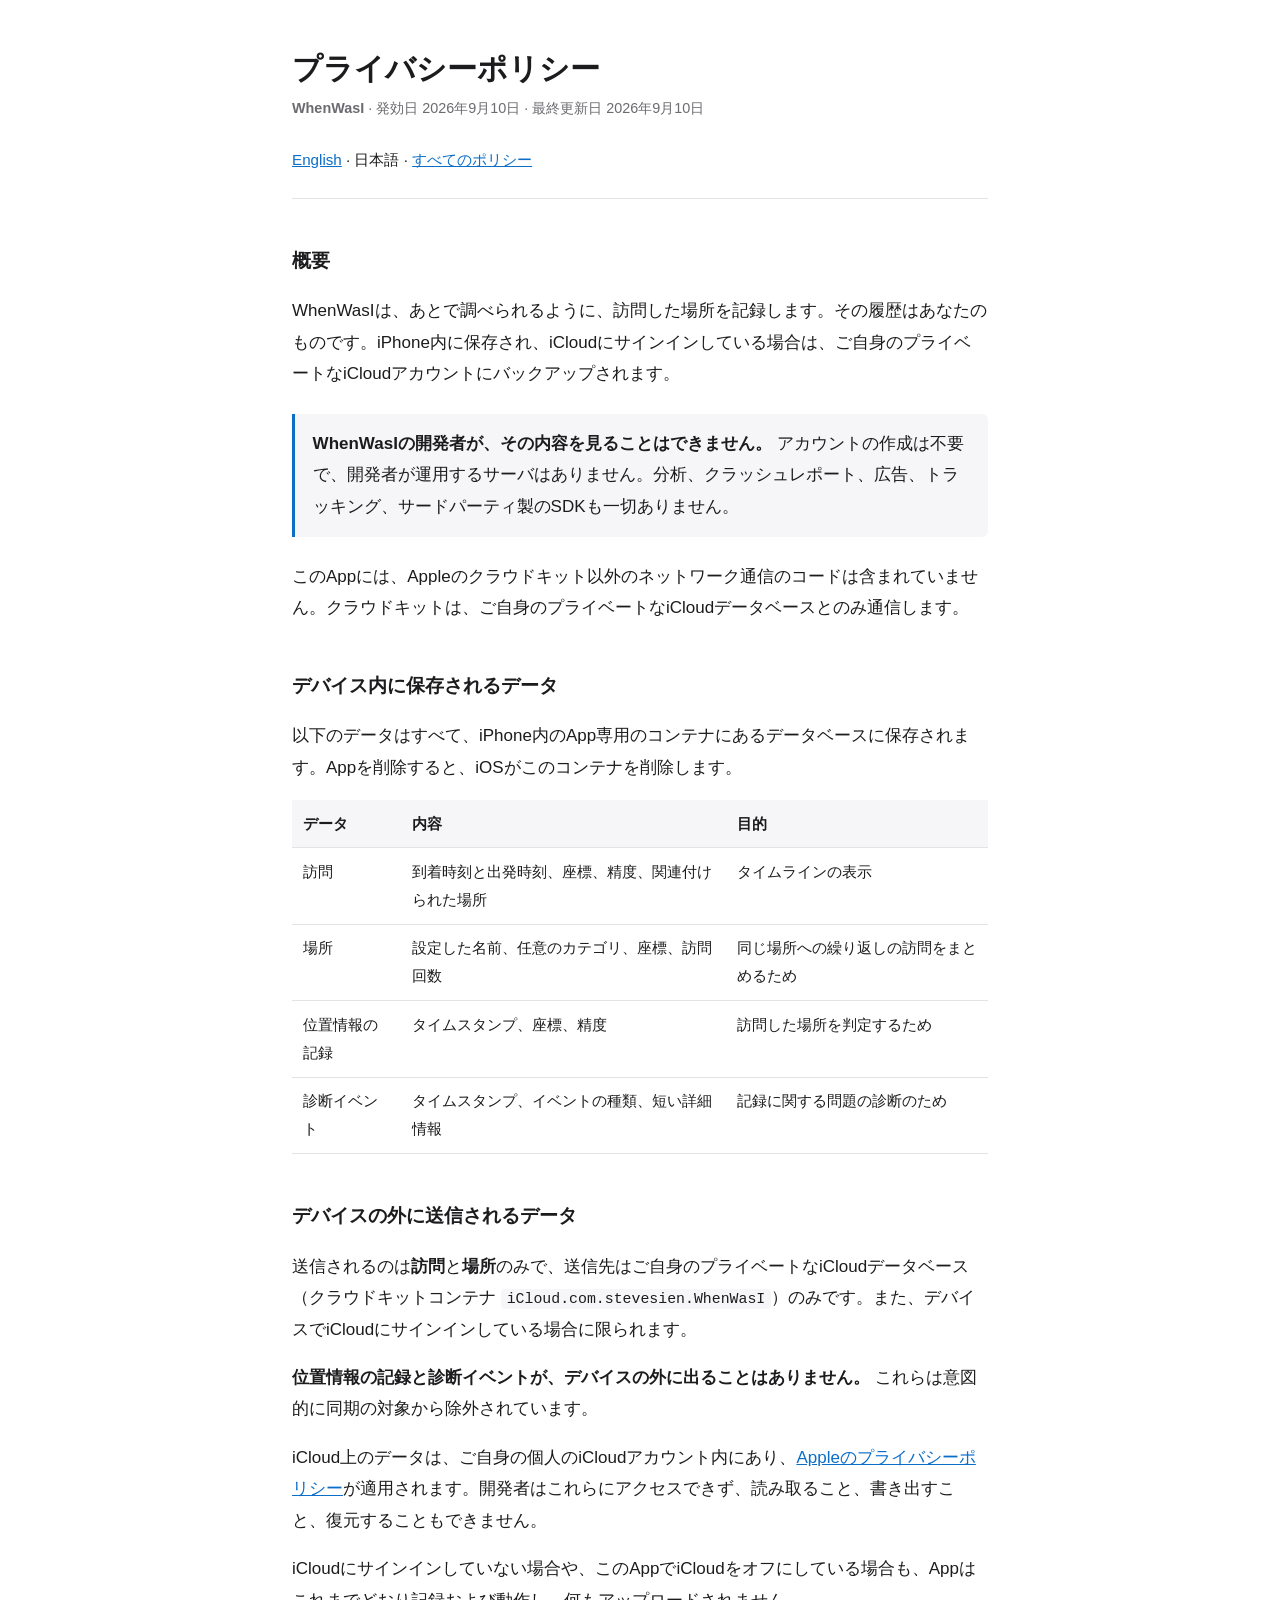
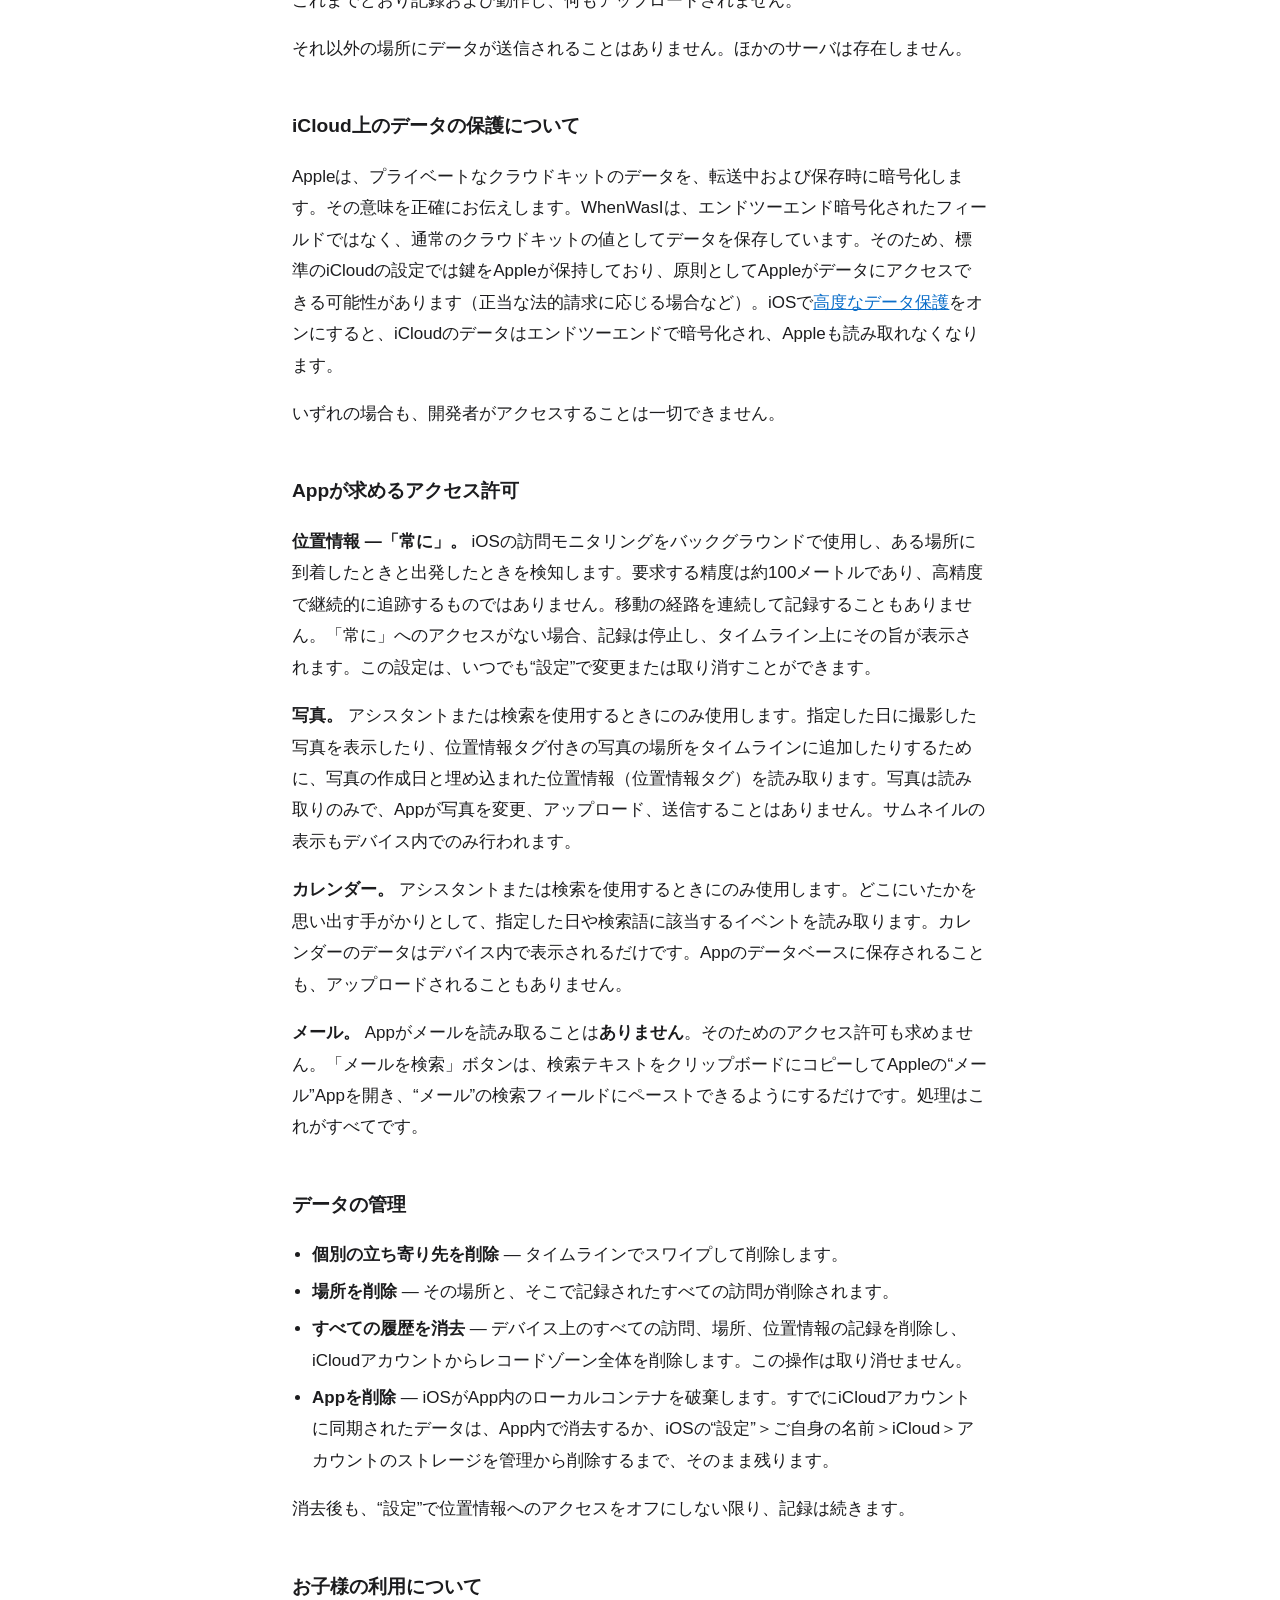
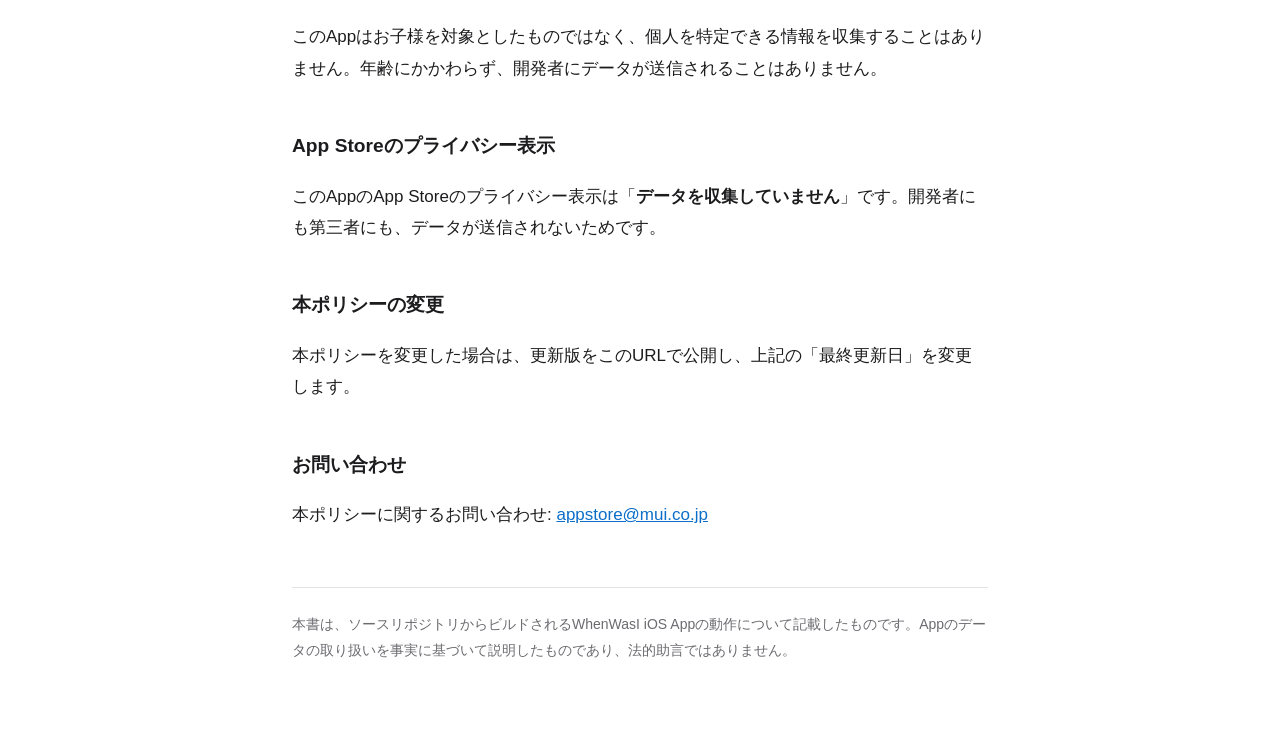
==== whenwasi-ja.html @ eea36f1b "Add privacy policies for WhenWasI and Yaoki, in English and Japanese One repo for both apps so the p" ====
<!DOCTYPE html>
<html lang="ja">
<head>
<meta charset="utf-8">
<meta name="viewport" content="width=device-width, initial-scale=1">
<title>プライバシーポリシー — WhenWasI</title>
<meta name="description" content="WhenWasI iOS Appのプライバシーポリシー。位置情報履歴はiPhone内と、ご自身のプライベートなiCloudアカウントに保存されます。">
<link rel="canonical" href="https://stevesien.github.io/policies/whenwasi-ja.html">
<link rel="alternate" hreflang="en" href="https://stevesien.github.io/policies/whenwasi.html">
<link rel="alternate" hreflang="ja" href="https://stevesien.github.io/policies/whenwasi-ja.html">
<link rel="stylesheet" href="style.css">
</head>
<body>

<h1>プライバシーポリシー</h1>
<p class="dates"><strong>WhenWasI</strong> · 発効日 2026年9月10日 · 最終更新日 2026年9月10日</p>
<p class="lang"><a href="whenwasi.html">English</a> · 日本語 · <a href="./">すべてのポリシー</a></p>

<h2>概要</h2>
<p>WhenWasIは、あとで調べられるように、訪問した場所を記録します。その履歴はあなたのものです。iPhone内に保存され、iCloudにサインインしている場合は、ご自身のプライベートなiCloudアカウントにバックアップされます。</p>

<div class="callout">
  <strong>WhenWasIの開発者が、その内容を見ることはできません。</strong> アカウントの作成は不要で、開発者が運用するサーバはありません。分析、クラッシュレポート、広告、トラッキング、サードパーティ製のSDKも一切ありません。
</div>

<p>このAppには、Appleのクラウドキット以外のネットワーク通信のコードは含まれていません。クラウドキットは、ご自身のプライベートなiCloudデータベースとのみ通信します。</p>

<h2>デバイス内に保存されるデータ</h2>
<p>以下のデータはすべて、iPhone内のApp専用のコンテナにあるデータベースに保存されます。Appを削除すると、iOSがこのコンテナを削除します。</p>
<table>
  <thead><tr><th>データ</th><th>内容</th><th>目的</th></tr></thead>
  <tbody>
    <tr><td>訪問</td><td>到着時刻と出発時刻、座標、精度、関連付けられた場所</td><td>タイムラインの表示</td></tr>
    <tr><td>場所</td><td>設定した名前、任意のカテゴリ、座標、訪問回数</td><td>同じ場所への繰り返しの訪問をまとめるため</td></tr>
    <tr><td>位置情報の記録</td><td>タイムスタンプ、座標、精度</td><td>訪問した場所を判定するため</td></tr>
    <tr><td>診断イベント</td><td>タイムスタンプ、イベントの種類、短い詳細情報</td><td>記録に関する問題の診断のため</td></tr>
  </tbody>
</table>

<h2>デバイスの外に送信されるデータ</h2>
<p>送信されるのは<strong>訪問</strong>と<strong>場所</strong>のみで、送信先はご自身のプライベートなiCloudデータベース（クラウドキットコンテナ <code>iCloud.com.stevesien.WhenWasI</code>）のみです。また、デバイスでiCloudにサインインしている場合に限られます。</p>
<p><strong>位置情報の記録と診断イベントが、デバイスの外に出ることはありません。</strong> これらは意図的に同期の対象から除外されています。</p>
<p>iCloud上のデータは、ご自身の個人のiCloudアカウント内にあり、<a href="https://www.apple.com/legal/privacy/">Appleのプライバシーポリシー</a>が適用されます。開発者はこれらにアクセスできず、読み取ること、書き出すこと、復元することもできません。</p>
<p>iCloudにサインインしていない場合や、このAppでiCloudをオフにしている場合も、Appはこれまでどおり記録および動作し、何もアップロードされません。</p>
<p>それ以外の場所にデータが送信されることはありません。ほかのサーバは存在しません。</p>

<h2>iCloud上のデータの保護について</h2>
<p>Appleは、プライベートなクラウドキットのデータを、転送中および保存時に暗号化します。その意味を正確にお伝えします。WhenWasIは、エンドツーエンド暗号化されたフィールドではなく、通常のクラウドキットの値としてデータを保存しています。そのため、標準のiCloudの設定では鍵をAppleが保持しており、原則としてAppleがデータにアクセスできる可能性があります（正当な法的請求に応じる場合など）。iOSで<a href="https://support.apple.com/ja-jp/102651">高度なデータ保護</a>をオンにすると、iCloudのデータはエンドツーエンドで暗号化され、Appleも読み取れなくなります。</p>
<p>いずれの場合も、開発者がアクセスすることは一切できません。</p>

<h2>Appが求めるアクセス許可</h2>
<p><strong>位置情報 —「常に」。</strong> iOSの訪問モニタリングをバックグラウンドで使用し、ある場所に到着したときと出発したときを検知します。要求する精度は約100メートルであり、高精度で継続的に追跡するものではありません。移動の経路を連続して記録することもありません。「常に」へのアクセスがない場合、記録は停止し、タイムライン上にその旨が表示されます。この設定は、いつでも“設定”で変更または取り消すことができます。</p>
<p><strong>写真。</strong> アシスタントまたは検索を使用するときにのみ使用します。指定した日に撮影した写真を表示したり、位置情報タグ付きの写真の場所をタイムラインに追加したりするために、写真の作成日と埋め込まれた位置情報（位置情報タグ）を読み取ります。写真は読み取りのみで、Appが写真を変更、アップロード、送信することはありません。サムネイルの表示もデバイス内でのみ行われます。</p>
<p><strong>カレンダー。</strong> アシスタントまたは検索を使用するときにのみ使用します。どこにいたかを思い出す手がかりとして、指定した日や検索語に該当するイベントを読み取ります。カレンダーのデータはデバイス内で表示されるだけです。Appのデータベースに保存されることも、アップロードされることもありません。</p>
<p><strong>メール。</strong> Appがメールを読み取ることは<strong>ありません</strong>。そのためのアクセス許可も求めません。「メールを検索」ボタンは、検索テキストをクリップボードにコピーしてAppleの“メール”Appを開き、“メール”の検索フィールドにペーストできるようにするだけです。処理はこれがすべてです。</p>

<h2>データの管理</h2>
<ul>
  <li><strong>個別の立ち寄り先を削除</strong> — タイムラインでスワイプして削除します。</li>
  <li><strong>場所を削除</strong> — その場所と、そこで記録されたすべての訪問が削除されます。</li>
  <li><strong>すべての履歴を消去</strong> — デバイス上のすべての訪問、場所、位置情報の記録を削除し、iCloudアカウントからレコードゾーン全体を削除します。この操作は取り消せません。</li>
  <li><strong>Appを削除</strong> — iOSがApp内のローカルコンテナを破棄します。すでにiCloudアカウントに同期されたデータは、App内で消去するか、iOSの“設定”＞ご自身の名前＞iCloud＞アカウントのストレージを管理から削除するまで、そのまま残ります。</li>
</ul>
<p>消去後も、“設定”で位置情報へのアクセスをオフにしない限り、記録は続きます。</p>

<h2>お子様の利用について</h2>
<p>このAppはお子様を対象としたものではなく、個人を特定できる情報を収集することはありません。年齢にかかわらず、開発者にデータが送信されることはありません。</p>

<h2>App Storeのプライバシー表示</h2>
<p>このAppのApp Storeのプライバシー表示は「<strong>データを収集していません</strong>」です。開発者にも第三者にも、データが送信されないためです。</p>

<h2>本ポリシーの変更</h2>
<p>本ポリシーを変更した場合は、更新版をこのURLで公開し、上記の「最終更新日」を変更します。</p>

<h2>お問い合わせ</h2>
<p>本ポリシーに関するお問い合わせ: <a href="mailto:appstore@mui.co.jp">appstore@mui.co.jp</a></p>

<footer>
  本書は、ソースリポジトリからビルドされるWhenWasI iOS Appの動作について記載したものです。Appのデータの取り扱いを事実に基づいて説明したものであり、法的助言ではありません。
</footer>

</body>
</html>
---- style.css ----
:root {
  color-scheme: light dark;
  --fg: #1c1c1e;
  --bg: #ffffff;
  --muted: #6b6b70;
  --rule: #e3e3e6;
  --accent: #0b6ec9;
  --tint: #f6f6f8;
}

@media (prefers-color-scheme: dark) {
  :root {
    --fg: #e9e9ea;
    --bg: #141416;
    --muted: #9d9da3;
    --rule: #2c2c30;
    --accent: #5aa9f0;
    --tint: #1d1d20;
  }
}

* { box-sizing: border-box; }

body {
  margin: 0 auto;
  padding: 3rem 1.25rem 5rem;
  max-width: 46rem;
  font: 17px/1.65 -apple-system, BlinkMacSystemFont, "Segoe UI", Roboto, Helvetica, Arial, sans-serif;
  color: var(--fg);
  background: var(--bg);
  -webkit-text-size-adjust: 100%;
}

/* Japanese needs more leading and a font stack that resolves on non-Apple
   platforms, where the App Store reviewer may well be reading this. */
body:lang(ja) {
  line-height: 1.85;
  font-family: -apple-system, BlinkMacSystemFont, "Hiragino Sans",
               "Hiragino Kaku Gothic ProN", "Yu Gothic", Meiryo, sans-serif;
}

h1 { font-size: 2rem; line-height: 1.2; margin: 0 0 .35rem; letter-spacing: -.02em; }
h2 { font-size: 1.25rem; margin: 2.75rem 0 .75rem; letter-spacing: -.01em; }
h1:lang(ja) { font-size: 1.85rem; line-height: 1.4; letter-spacing: 0; }
h2:lang(ja) { font-size: 1.2rem; letter-spacing: 0; }

.dates { color: var(--muted); font-size: .9rem; margin: 0 0 1.5rem; }
.lang {
  margin: 0 0 2.5rem; padding-bottom: 1.5rem;
  border-bottom: 1px solid var(--rule); font-size: .95rem;
}

a { color: var(--accent); }

ul { padding-left: 1.25rem; }
li { margin: .35rem 0; }

table {
  border-collapse: collapse; width: 100%; margin: 1rem 0;
  font-size: .95rem; display: block; overflow-x: auto;
}
th, td {
  text-align: left; padding: .6rem .7rem;
  border-bottom: 1px solid var(--rule); vertical-align: top;
}
th { background: var(--tint); font-weight: 600; }

code {
  background: var(--tint); padding: .12em .4em;
  border-radius: 4px; font-size: .875em;
}

.callout {
  background: var(--tint); border-left: 3px solid var(--accent);
  padding: .9rem 1.1rem; margin: 1.5rem 0; border-radius: 0 6px 6px 0;
}

footer {
  margin-top: 3.5rem; padding-top: 1.5rem;
  border-top: 1px solid var(--rule); color: var(--muted); font-size: .875rem;
}

/* Landing page */
.apps { list-style: none; padding: 0; margin: 2rem 0 0; }
.apps li { margin: 0 0 1.25rem; padding: 1.1rem 1.25rem; background: var(--tint); border-radius: 10px; }
.apps .name { font-weight: 600; font-size: 1.05rem; }
.apps .what { color: var(--muted); font-size: .92rem; margin: .2rem 0 .6rem; }
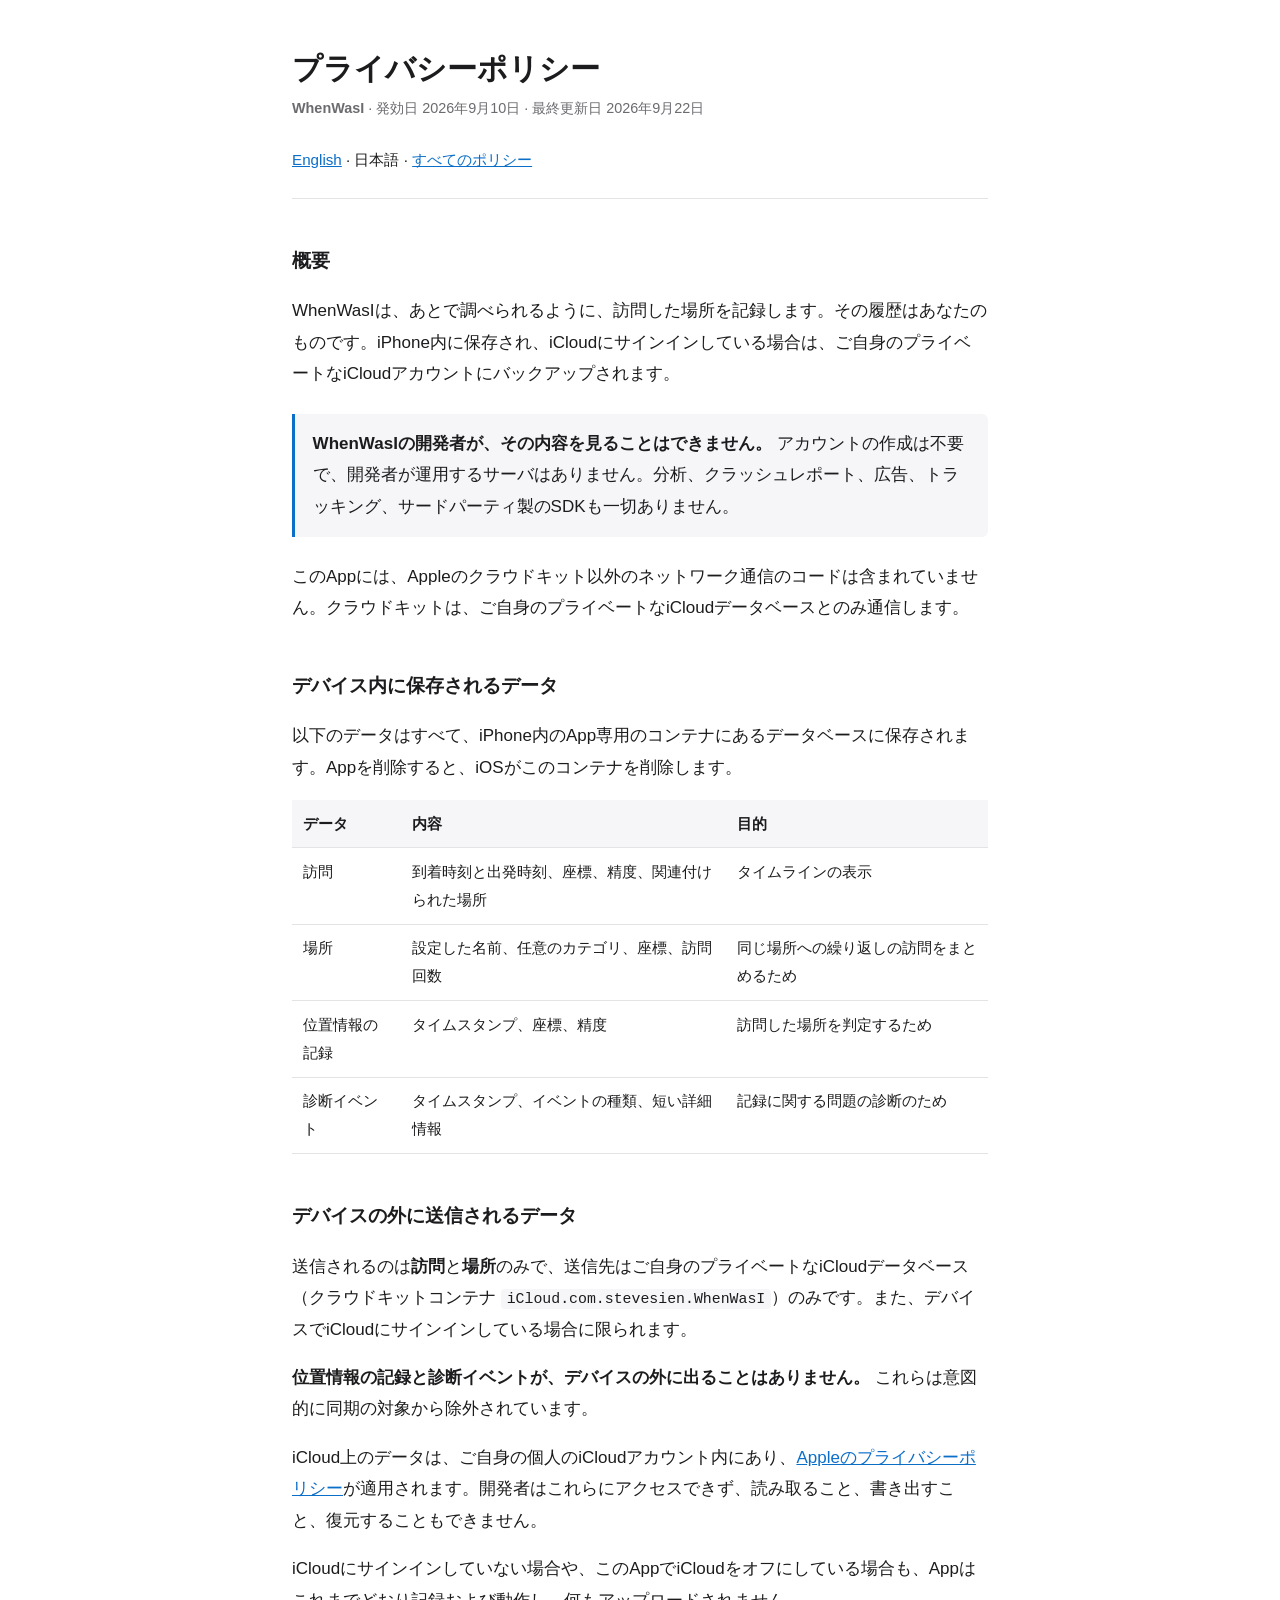
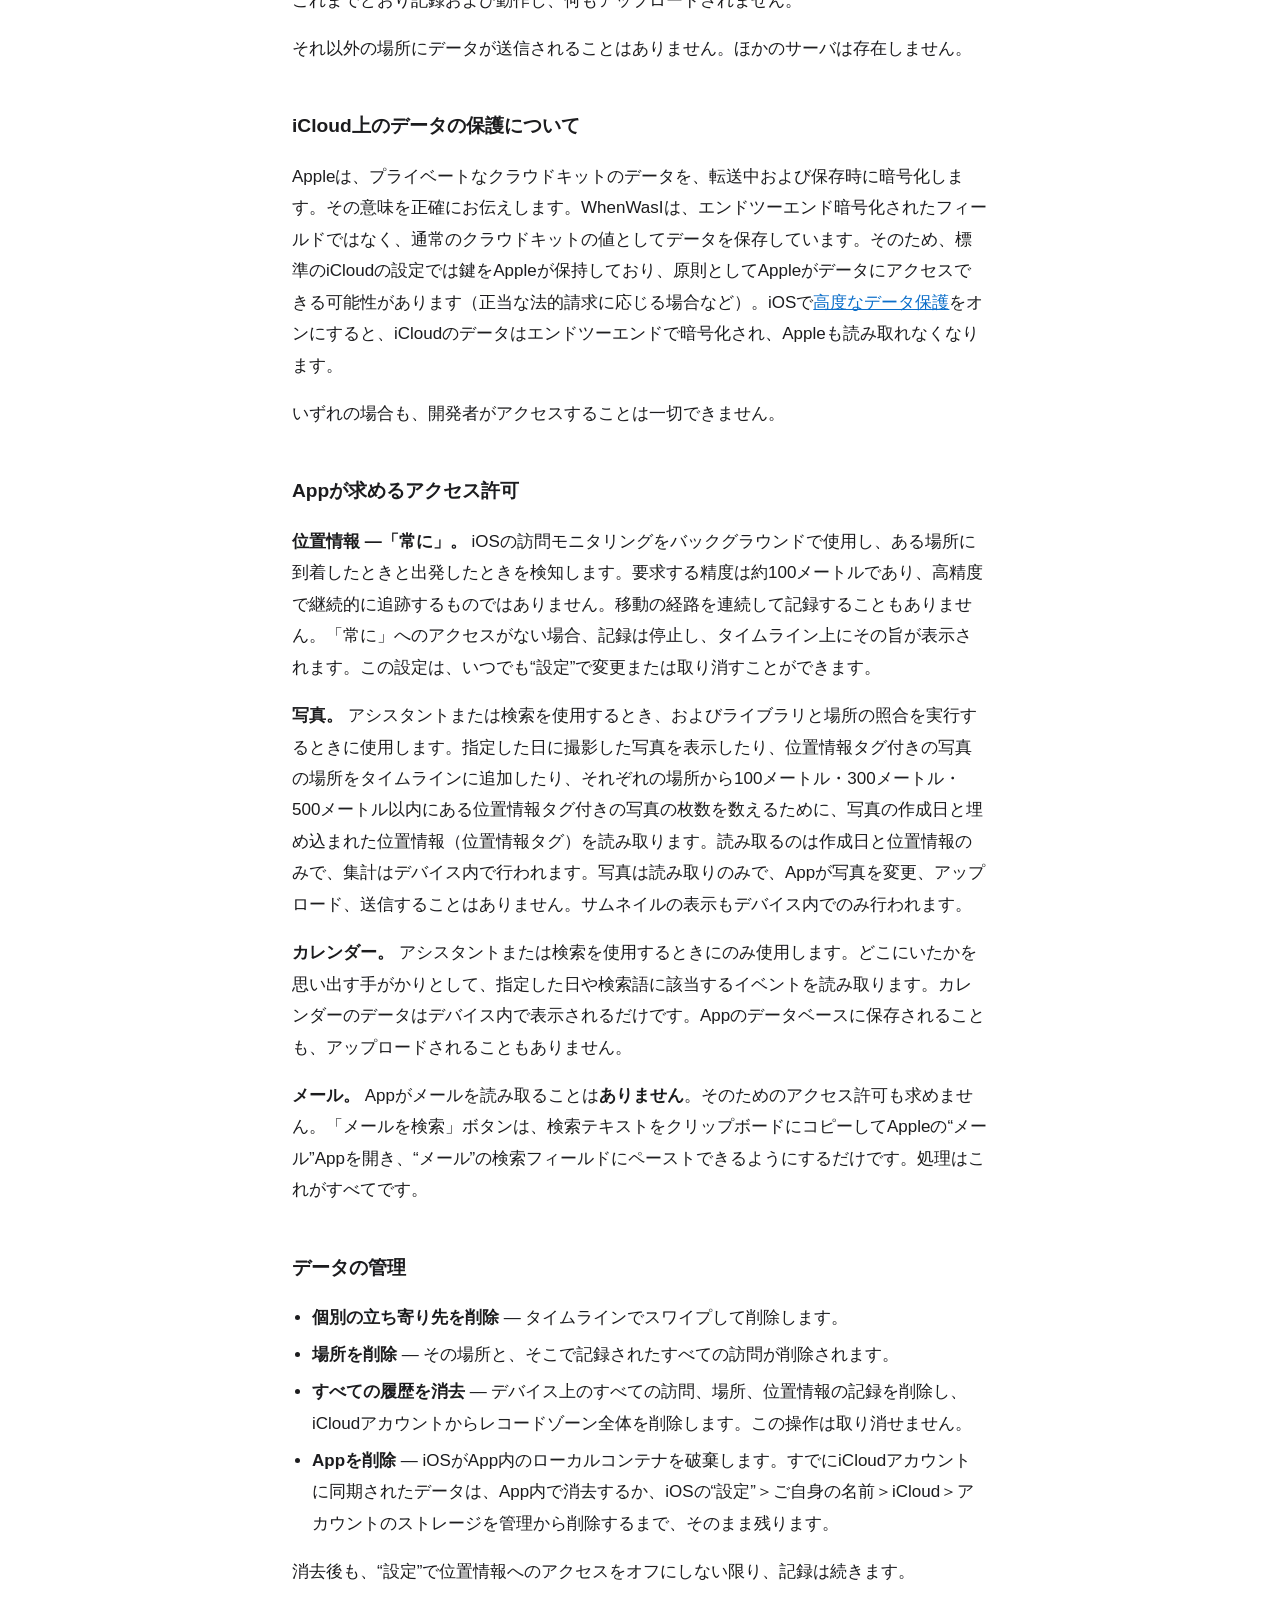
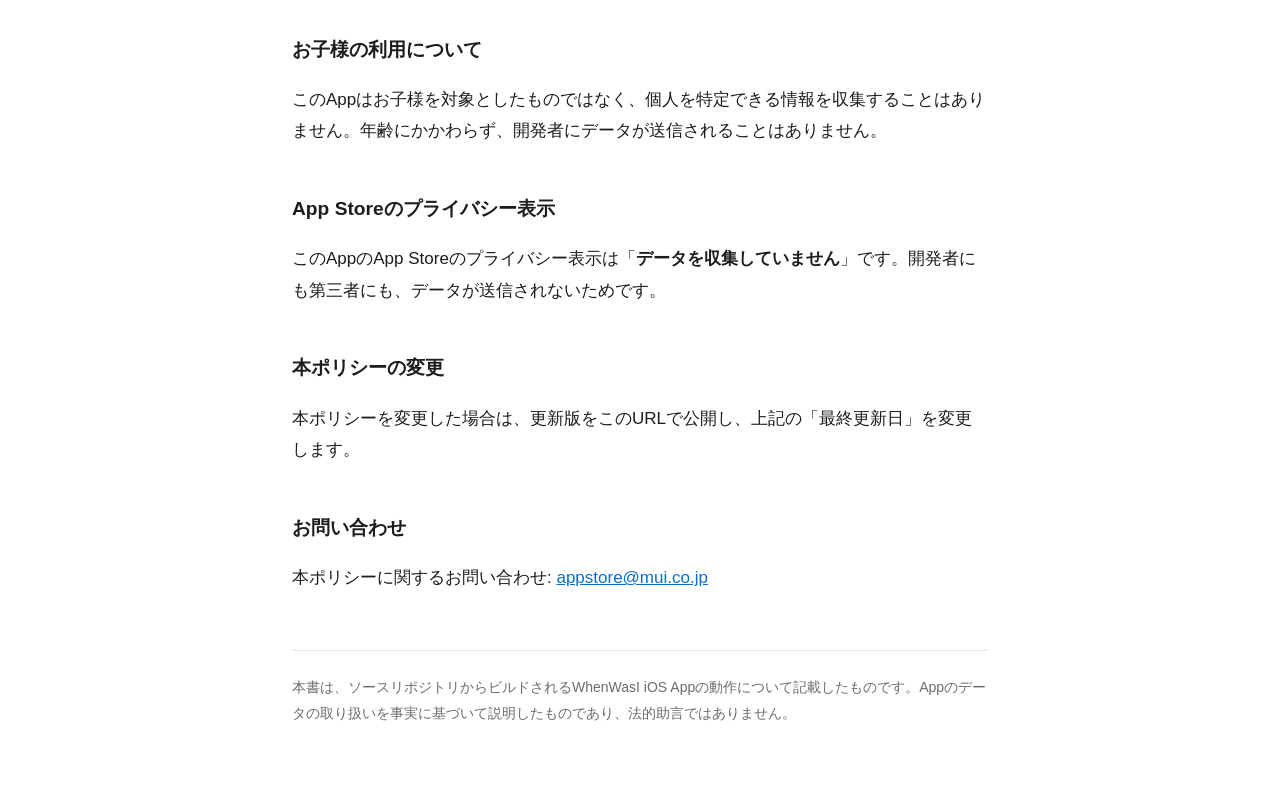
==== commit db34c407: "Cover the library-against-places photo counting The Photos section said photos were read "only when " ====
--- a/whenwasi-ja.html
+++ b/whenwasi-ja.html
@@ -13,7 +13,7 @@
 <body>
 
 <h1>プライバシーポリシー</h1>
-<p class="dates"><strong>WhenWasI</strong> · 発効日 2026年9月10日 · 最終更新日 2026年9月10日</p>
+<p class="dates"><strong>WhenWasI</strong> · 発効日 2026年9月10日 · 最終更新日 2026年9月22日</p>
 <p class="lang"><a href="whenwasi.html">English</a> · 日本語 · <a href="./">すべてのポリシー</a></p>
 
 <h2>概要</h2>
@@ -50,7 +50,7 @@
 
 <h2>Appが求めるアクセス許可</h2>
 <p><strong>位置情報 —「常に」。</strong> iOSの訪問モニタリングをバックグラウンドで使用し、ある場所に到着したときと出発したときを検知します。要求する精度は約100メートルであり、高精度で継続的に追跡するものではありません。移動の経路を連続して記録することもありません。「常に」へのアクセスがない場合、記録は停止し、タイムライン上にその旨が表示されます。この設定は、いつでも“設定”で変更または取り消すことができます。</p>
-<p><strong>写真。</strong> アシスタントまたは検索を使用するときにのみ使用します。指定した日に撮影した写真を表示したり、位置情報タグ付きの写真の場所をタイムラインに追加したりするために、写真の作成日と埋め込まれた位置情報（位置情報タグ）を読み取ります。写真は読み取りのみで、Appが写真を変更、アップロード、送信することはありません。サムネイルの表示もデバイス内でのみ行われます。</p>
+<p><strong>写真。</strong> アシスタントまたは検索を使用するとき、およびライブラリと場所の照合を実行するときに使用します。指定した日に撮影した写真を表示したり、位置情報タグ付きの写真の場所をタイムラインに追加したり、それぞれの場所から100メートル・300メートル・500メートル以内にある位置情報タグ付きの写真の枚数を数えるために、写真の作成日と埋め込まれた位置情報（位置情報タグ）を読み取ります。読み取るのは作成日と位置情報のみで、集計はデバイス内で行われます。写真は読み取りのみで、Appが写真を変更、アップロード、送信することはありません。サムネイルの表示もデバイス内でのみ行われます。</p>
 <p><strong>カレンダー。</strong> アシスタントまたは検索を使用するときにのみ使用します。どこにいたかを思い出す手がかりとして、指定した日や検索語に該当するイベントを読み取ります。カレンダーのデータはデバイス内で表示されるだけです。Appのデータベースに保存されることも、アップロードされることもありません。</p>
 <p><strong>メール。</strong> Appがメールを読み取ることは<strong>ありません</strong>。そのためのアクセス許可も求めません。「メールを検索」ボタンは、検索テキストをクリップボードにコピーしてAppleの“メール”Appを開き、“メール”の検索フィールドにペーストできるようにするだけです。処理はこれがすべてです。</p>
 
